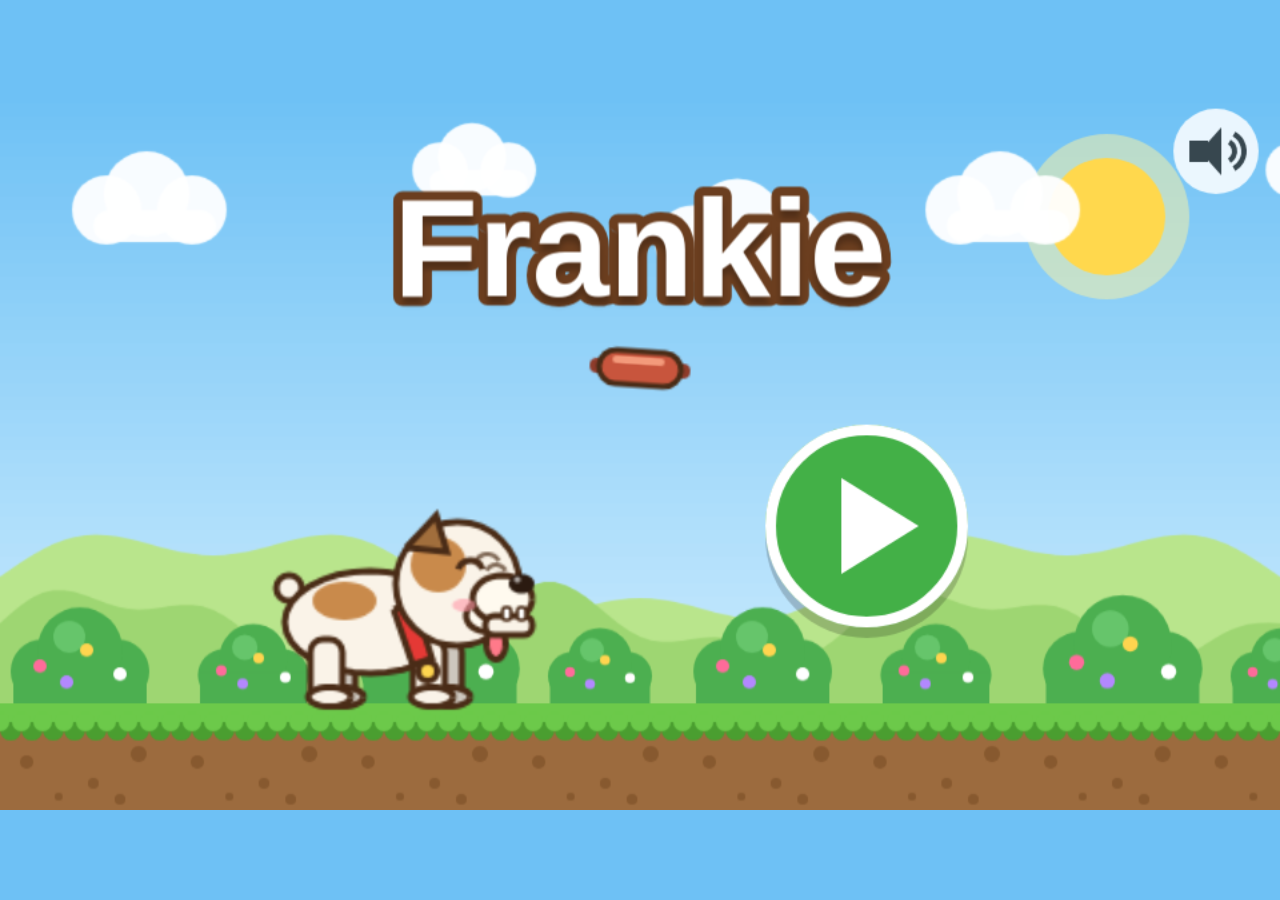
==== index.html @ 4057f48a "feat: add start, level and feeding scenes with touch support Co-Authored-By: Claude Opus 5.5 <norepl" ====
<!doctype html>
<html lang="de">
  <head>
    <meta charset="utf-8" />
    <meta name="viewport" content="width=device-width, initial-scale=1, maximum-scale=1, user-scalable=no, viewport-fit=cover" />
    <meta name="apple-mobile-web-app-capable" content="yes" />
    <meta name="mobile-web-app-capable" content="yes" />
    <meta name="theme-color" content="#6ec1f5" />
    <title>Frankie sammelt Würstel</title>
    <link rel="icon" href="data:," />
    <link rel="stylesheet" href="style.css" />
  </head>
  <body>
    <div id="game"></div>

    <!-- Shown on phones held upright: "please turn the phone" -->
    <div id="rotate" aria-label="Bitte das Handy drehen">
      <svg viewBox="0 0 120 120" width="180" height="180" aria-hidden="true">
        <g class="phone">
          <rect x="38" y="16" width="44" height="88" rx="9" fill="#fff" stroke="#4a2c17" stroke-width="5" />
          <rect x="45" y="27" width="30" height="62" rx="3" fill="#8fd3ff" />
          <circle cx="60" cy="96" r="3" fill="#4a2c17" />
        </g>
      </svg>
    </div>

    <script src="lib/phaser.min.js"></script>
    <script type="module" src="src/main.js"></script>
  </body>
</html>
---- style.css ----
html,
body {
  margin: 0;
  height: 100%;
  overflow: hidden;
  background: #6ec1f5;
  touch-action: none;
  user-select: none;
  -webkit-user-select: none;
  -webkit-tap-highlight-color: transparent;
  overscroll-behavior: none;
}

#game {
  width: 100%;
  height: 100%;
}

#rotate {
  display: none;
  position: fixed;
  inset: 0;
  z-index: 10;
  align-items: center;
  justify-content: center;
  background: #6ec1f5;
}

/* Phones held upright: the game is wide, so ask to turn the phone. */
@media (orientation: portrait) and (max-width: 600px) {
  #rotate {
    display: flex;
  }
}

/* The phone icon turns sideways, again and again. */
#rotate .phone {
  transform-origin: 60px 60px;
  animation: turn 2.4s ease-in-out infinite;
}

@keyframes turn {
  0%,
  25% {
    transform: rotate(0deg);
  }
  55%,
  90% {
    transform: rotate(-90deg);
  }
  100% {
    transform: rotate(0deg);
  }
}
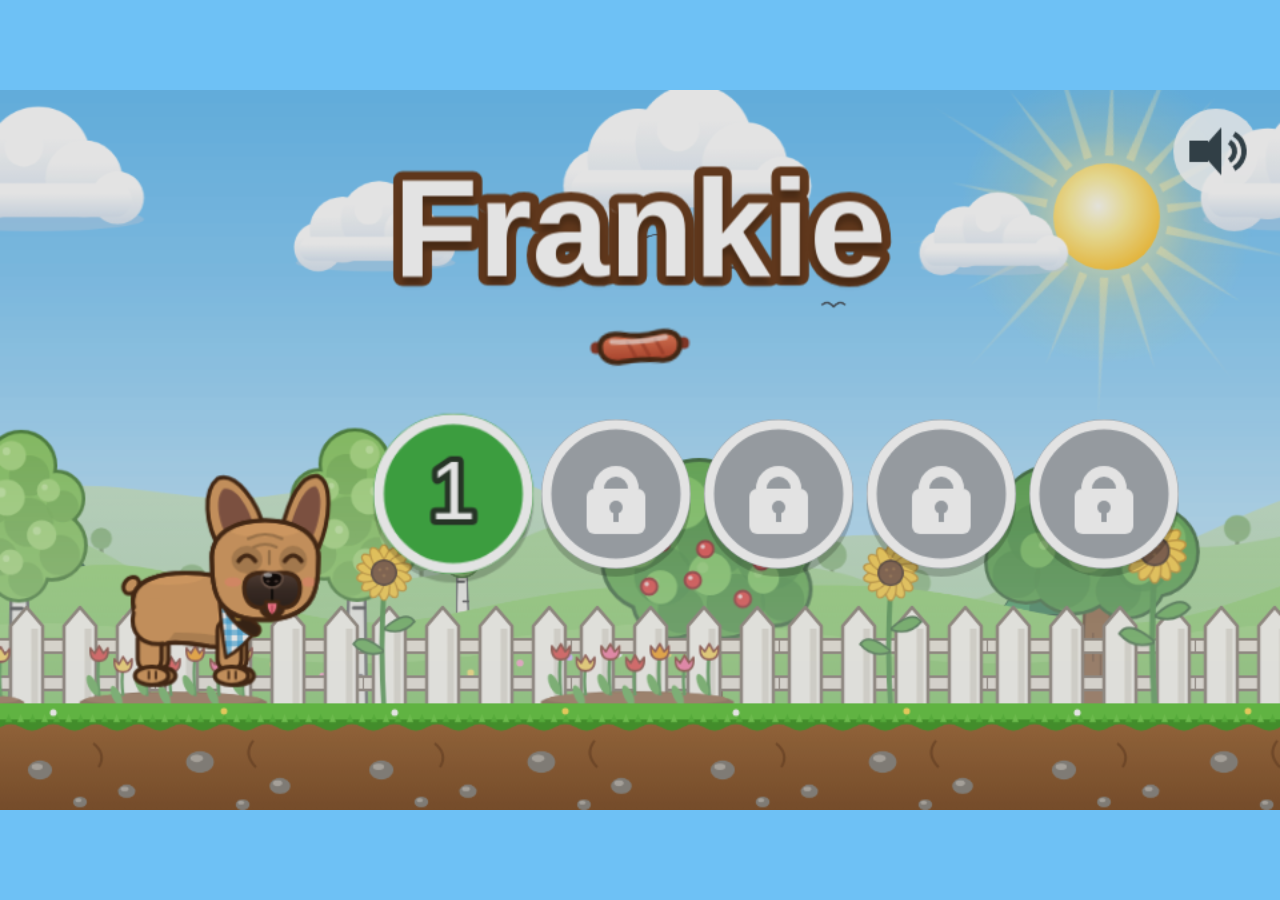
==== commit af5752f0: "feat: publish on GitHub Pages with a link preview for messengers Open Graph tags and share.jpg (a 12" ====
--- a/index.html
+++ b/index.html
@@ -7,6 +7,18 @@
     <meta name="mobile-web-app-capable" content="yes" />
     <meta name="theme-color" content="#6ec1f5" />
     <title>Frankie sammelt Würstel</title>
+    <meta name="description" content="Kleines Hüpfspiel für Kinder ab 3: Frankie, die Französische Bulldogge, sammelt Würstel. Einfach antippen und losspielen, auf Handy, Tablet und PC." />
+    <!-- Link preview in messengers such as WhatsApp (they need an absolute image URL and cannot show SVG) -->
+    <meta property="og:type" content="website" />
+    <meta property="og:locale" content="de_DE" />
+    <meta property="og:url" content="https://mariusb1860-jpg.github.io/frankie-spiel/" />
+    <meta property="og:title" content="Frankie sammelt Würstel" />
+    <meta property="og:description" content="Kleines Hüpfspiel für Kinder ab 3. Einfach antippen und losspielen, auf Handy, Tablet und PC." />
+    <meta property="og:image" content="https://mariusb1860-jpg.github.io/frankie-spiel/share.jpg" />
+    <meta property="og:image:type" content="image/jpeg" />
+    <meta property="og:image:width" content="1200" />
+    <meta property="og:image:height" content="630" />
+    <meta property="og:image:alt" content="Startbild des Spiels: Frankie, eine rehbraune Französische Bulldogge, und fünf bunte Level-Knöpfe" />
     <link rel="icon" href="data:," />
     <link rel="stylesheet" href="style.css" />
   </head>
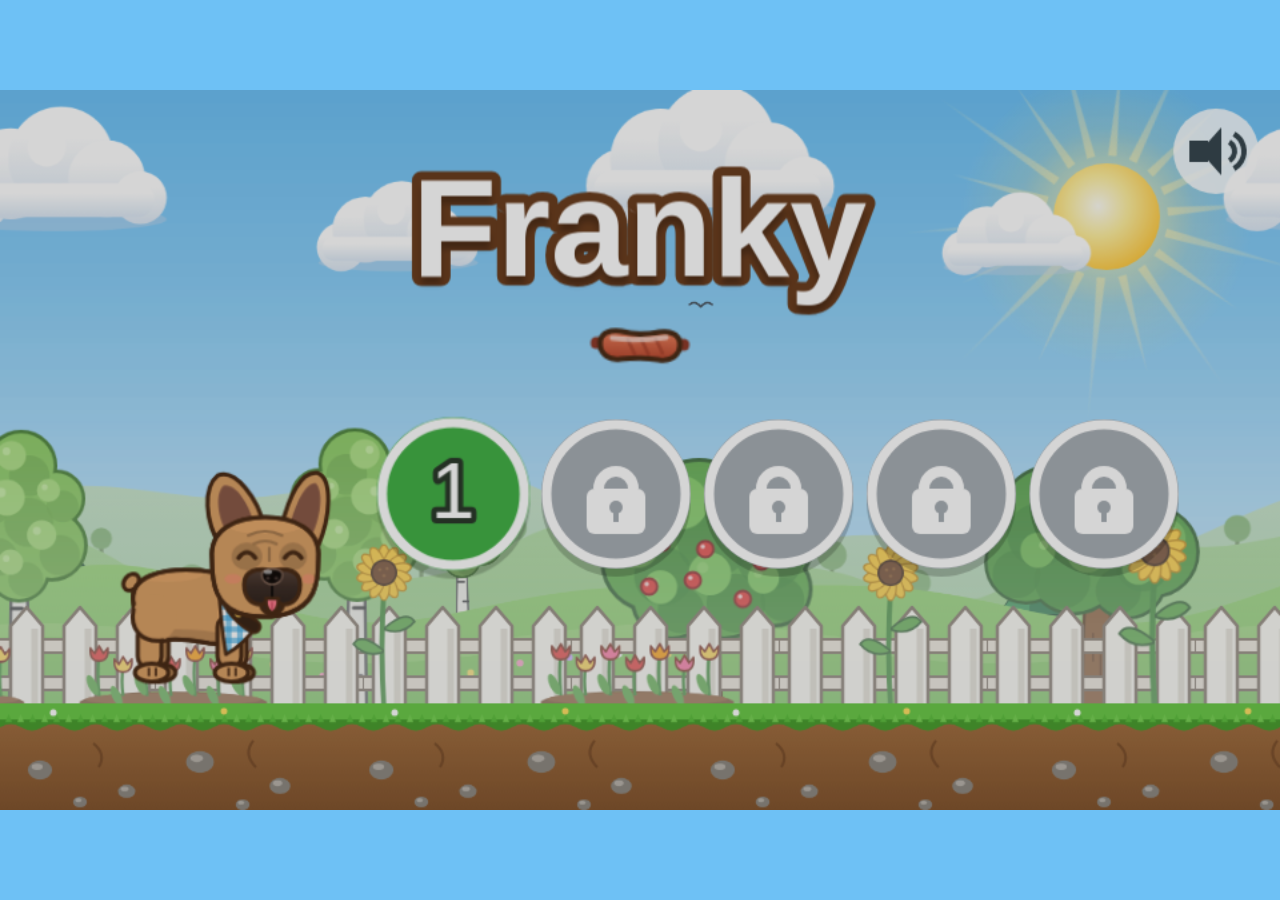
==== commit 291a94b1: "feat: rename the game to Franky Title, hut sign, page title, link preview and preview picture now sa" ====
--- a/index.html
+++ b/index.html
@@ -6,19 +6,19 @@
     <meta name="apple-mobile-web-app-capable" content="yes" />
     <meta name="mobile-web-app-capable" content="yes" />
     <meta name="theme-color" content="#6ec1f5" />
-    <title>Frankie sammelt Würstel</title>
-    <meta name="description" content="Kleines Hüpfspiel für Kinder ab 3: Frankie, die Französische Bulldogge, sammelt Würstel. Einfach antippen und losspielen, auf Handy, Tablet und PC." />
+    <title>Franky sammelt Würstel</title>
+    <meta name="description" content="Kleines Hüpfspiel für Kinder ab 3: Franky, die Französische Bulldogge, sammelt Würstel. Einfach antippen und losspielen, auf Handy, Tablet und PC." />
     <!-- Link preview in messengers such as WhatsApp (they need an absolute image URL and cannot show SVG) -->
     <meta property="og:type" content="website" />
     <meta property="og:locale" content="de_DE" />
-    <meta property="og:url" content="https://mariusb1860-jpg.github.io/frankie-spiel/" />
-    <meta property="og:title" content="Frankie sammelt Würstel" />
+    <meta property="og:url" content="https://mariusb1860-jpg.github.io/franky/" />
+    <meta property="og:title" content="Franky sammelt Würstel" />
     <meta property="og:description" content="Kleines Hüpfspiel für Kinder ab 3. Einfach antippen und losspielen, auf Handy, Tablet und PC." />
-    <meta property="og:image" content="https://mariusb1860-jpg.github.io/frankie-spiel/share.jpg" />
+    <meta property="og:image" content="https://mariusb1860-jpg.github.io/franky/share.jpg" />
     <meta property="og:image:type" content="image/jpeg" />
     <meta property="og:image:width" content="1200" />
     <meta property="og:image:height" content="630" />
-    <meta property="og:image:alt" content="Startbild des Spiels: Frankie, eine rehbraune Französische Bulldogge, und fünf bunte Level-Knöpfe" />
+    <meta property="og:image:alt" content="Startbild des Spiels: Franky, eine rehbraune Französische Bulldogge, und fünf bunte Level-Knöpfe" />
     <link rel="icon" href="data:," />
     <link rel="stylesheet" href="style.css" />
   </head>
